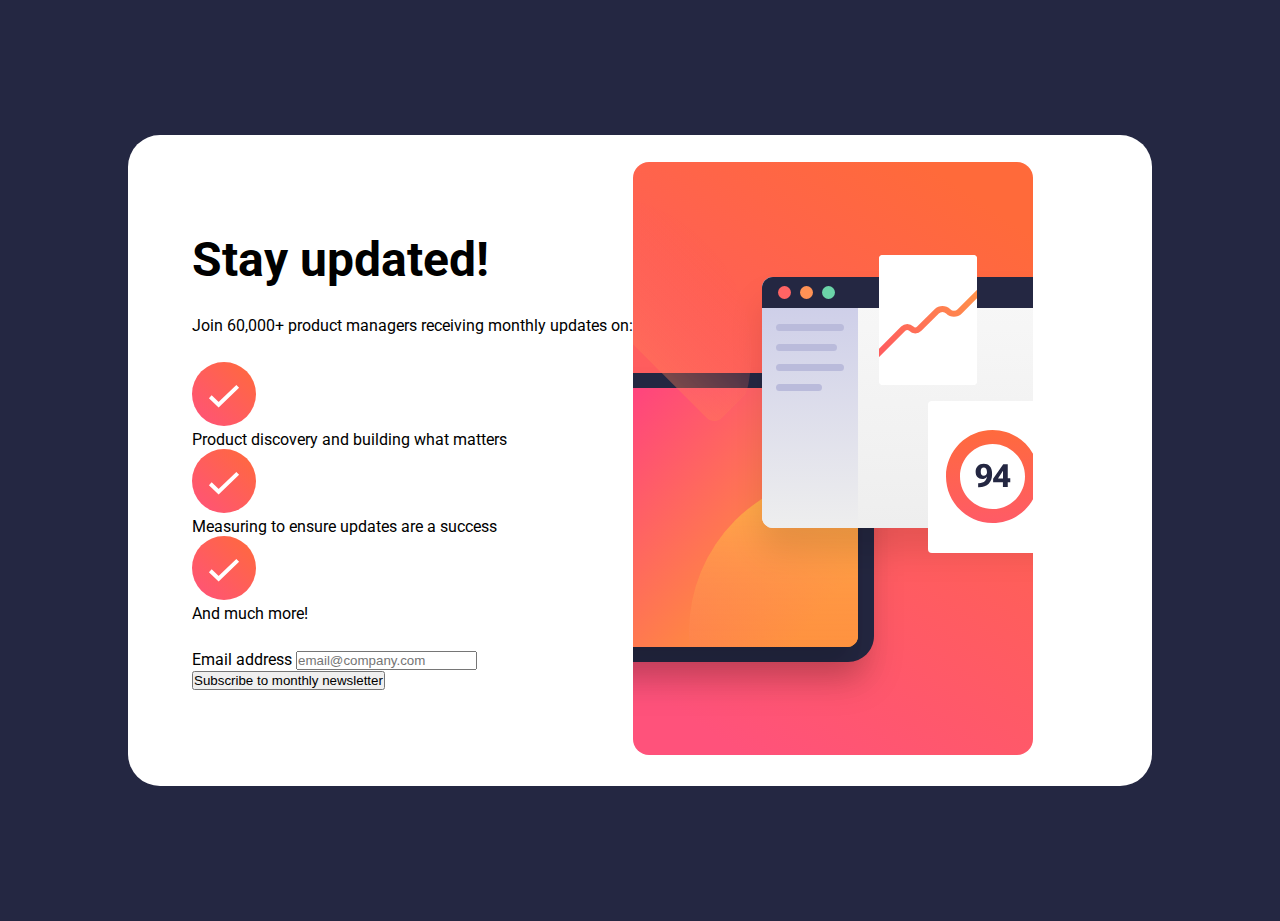
==== index.html @ f301f776 "ok" ====
<!DOCTYPE html>
<html lang="en">

<head>
  <meta charset="UTF-8">
  <meta name="viewport" content="width=device-width, initial-scale=1.0">
  <link rel="icon" type="image/png" sizes="32x32" href="./assets/images/favicon-32x32.png">
  <link rel="preconnect" href="https://fonts.googleapis.com">
  <link rel="preconnect" href="https://fonts.gstatic.com" crossorigin>
  <link href="https://fonts.googleapis.com/css2?family=Roboto:wght@400;700&display=swap" rel="stylesheet">
  <link rel="stylesheet" href="style.css">

  <title>newsletter-sign-up</title>

</head>

<body>

  <section class="main">
    <div class="container">
      <div class="card">
        <div class="card-content">
          <div>
            <h1>Stay updated!</h1>
          </div>
          <div>
            <p>Join 60,000+ product managers receiving monthly updates on:</p>
          </div>
          <div>
            <div>
              <img src="assets/images/icon-success.svg" alt="">
              <p>Product discovery and building what matters</p>
            </div>
            <div>
              <img src="assets/images/icon-success.svg" alt="">
              <p>Measuring to ensure updates are a success</p>
            </div>
            <div>
              <img src="assets/images/icon-success.svg" alt="">
              <p>And much more!</p>
            </div>
          </div>
          <div>
            <form action="">
              <label for="email">Email address</label>
              <input type="email" placeholder="email@company.com">
            </form>
            <button>Subscribe to monthly newsletter
            </button>
          </div>
        </div>
        <div class="card-img">
          <img src="assets/images/illustration-sign-up-desktop.svg" alt="">
        </div>
      </div>

    </div>
  </section>



















  <!-- Success message start -->

  <!-- Thanks for subscribing!

  A confirmation email has been sent to ash@loremcompany.com.
  Please open it and click the button inside to confirm your subscription.

  Dismiss message -->

  <!-- Success message end -->

</body>

</html>
---- style.css ----
* {
    box-sizing: border-box;
    padding: 0;
    margin: 0;
}


body {
    font-family: 'Roboto', sans-serif;
    background-color: hsl(234, 29%, 20%);
}



/* CARD */

.card {
    display: flex;
    background-color: #FFF;
    border-radius: 2em;
    padding: 1.7em 1.7em 1.7em 4em;
}

.card-content {
    display: flex;
    flex-direction: column;
    justify-content: center;
    gap: 1.7em;
}

.card h1 {
    font-size: 3em;
}




/* CLASSES GENERALES */

.container {
    width: 80%;
    margin: 15vh auto;

}
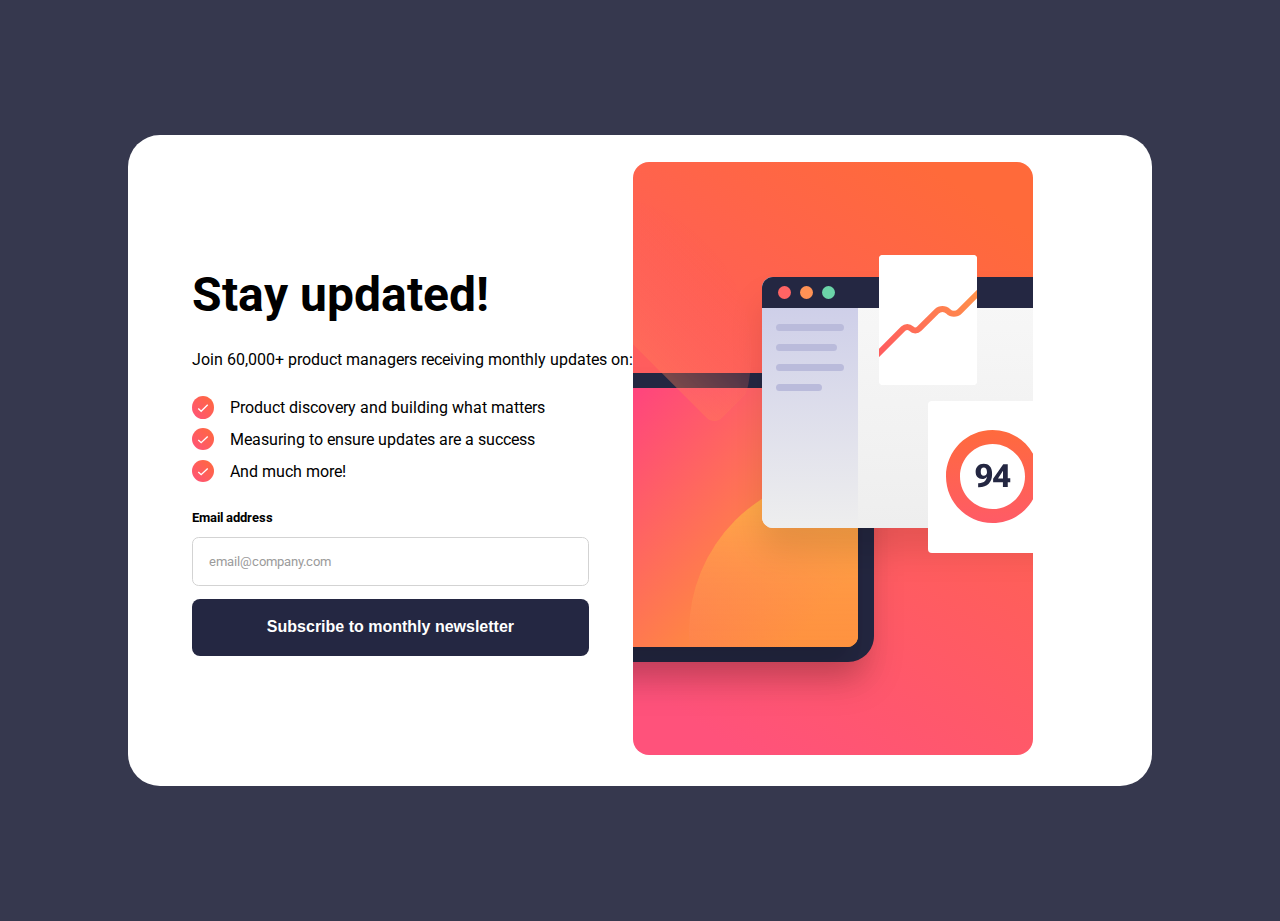
==== commit a3388ca0: "ok" ====
--- a/index.html
+++ b/index.html
@@ -26,27 +26,26 @@
           <div>
             <p>Join 60,000+ product managers receiving monthly updates on:</p>
           </div>
-          <div>
-            <div>
+          <div class="card-icons">
+            <div class="card-icon">
               <img src="assets/images/icon-success.svg" alt="">
               <p>Product discovery and building what matters</p>
             </div>
-            <div>
+            <div class="card-icon">
               <img src="assets/images/icon-success.svg" alt="">
               <p>Measuring to ensure updates are a success</p>
             </div>
-            <div>
+            <div class="card-icon">
               <img src="assets/images/icon-success.svg" alt="">
               <p>And much more!</p>
             </div>
           </div>
           <div>
             <form action="">
-              <label for="email">Email address</label>
-              <input type="email" placeholder="email@company.com">
+              <label class="label" for="email">Email address</label>
+              <input class="input" type="email" placeholder="email@company.com">
+              <input class="submit" type="submit" value="Subscribe to monthly newsletter">
             </form>
-            <button>Subscribe to monthly newsletter
-            </button>
           </div>
         </div>
         <div class="card-img">
--- a/style.css
+++ b/style.css
@@ -7,7 +7,7 @@
 
 body {
     font-family: 'Roboto', sans-serif;
-    background-color: hsl(234, 29%, 20%);
+    background-color: hsl(235, 18%, 26%);
 }
 
 
@@ -32,6 +32,62 @@
     font-size: 3em;
 }
 
+.card-icons {
+    display: flex;
+    flex-direction: column;
+    gap: 0.6em;
+}
+
+.card-icon {
+    display: flex;
+    align-items: center;
+    gap: 1em;
+}
+
+.card-icon img {
+    height: 1.4em;
+}
+
+
+
+/* FORM */
+
+form {
+    display: flex;
+    flex-direction: column;
+    gap: 0.8em;
+}
+
+.label {
+    font-size: 0.8em;
+    font-weight: bold;
+}
+
+form input {
+    width: 90%;
+    margin-right: auto;
+    padding: 1.2em;
+    border-radius: 0.5em;
+    border: 1px solid lightgray;
+}
+
+.input::placeholder {
+    font-family: 'Roboto', sans-serif;
+    color: rgb(155, 155, 155);
+}
+
+form .submit {
+    cursor: pointer;
+    width: 90%;
+    margin-right: auto;
+    padding: 1.2em;
+    border: none;
+    background-color: hsl(234, 29%, 20%);
+    color: #FFF;
+    border-radius: 0.5em;
+    font-weight: bold;
+    font-size: 1em;
+}
 
 
 
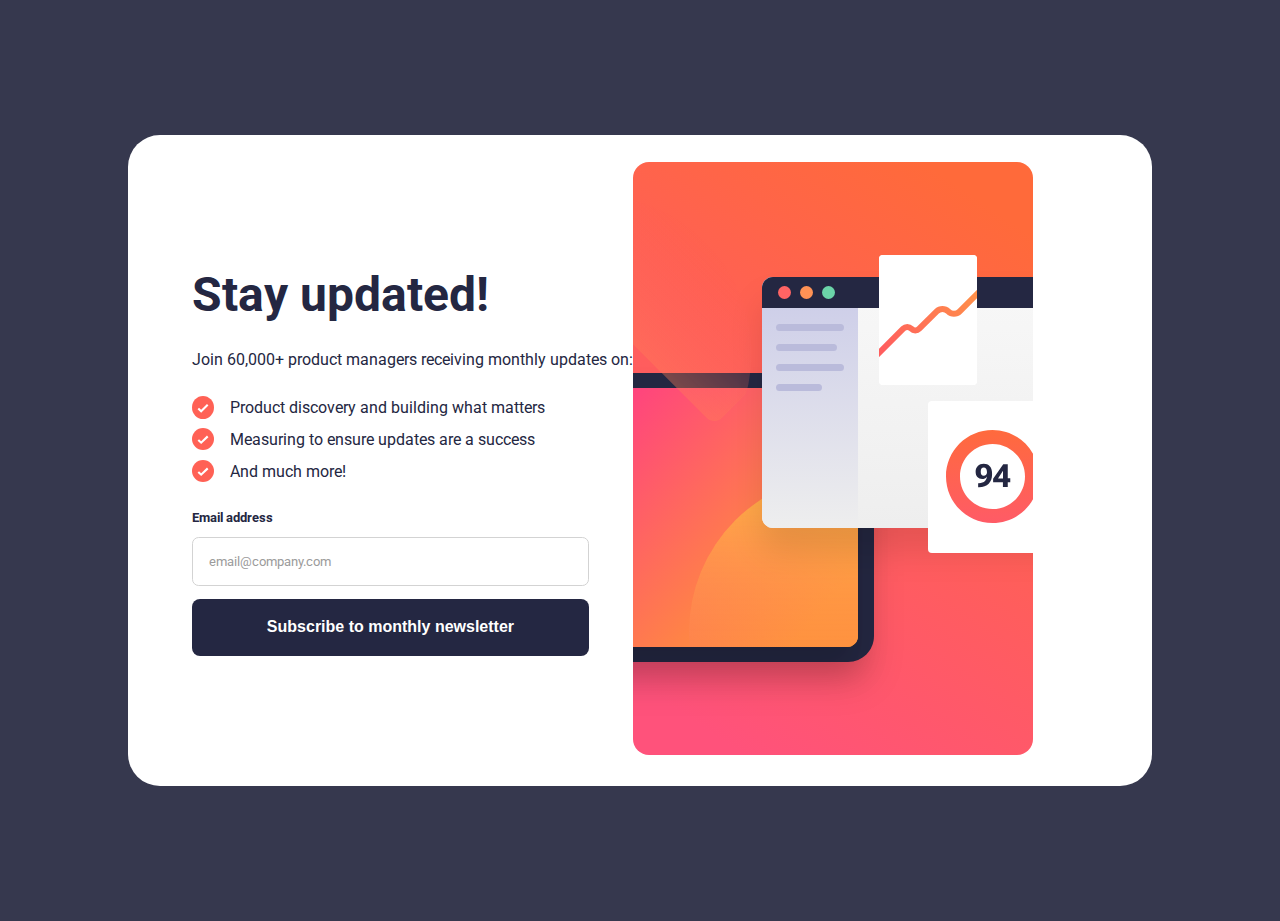
==== commit 7150d5b9: "ok" ====
--- a/index.html
+++ b/index.html
@@ -28,15 +28,15 @@
           </div>
           <div class="card-icons">
             <div class="card-icon">
-              <img src="assets/images/icon-success.svg" alt="">
+              <img src="assets/images/icon-list.svg" alt="">
               <p>Product discovery and building what matters</p>
             </div>
             <div class="card-icon">
-              <img src="assets/images/icon-success.svg" alt="">
+              <img src="assets/images/icon-list.svg" alt="">
               <p>Measuring to ensure updates are a success</p>
             </div>
             <div class="card-icon">
-              <img src="assets/images/icon-success.svg" alt="">
+              <img src="assets/images/icon-list.svg" alt="">
               <p>And much more!</p>
             </div>
           </div>
--- a/style.css
+++ b/style.css
@@ -26,10 +26,12 @@
     flex-direction: column;
     justify-content: center;
     gap: 1.7em;
+    color: hsl(234, 29%, 20%);
 }
 
 .card h1 {
     font-size: 3em;
+    color: hsl(234, 29%, 20%);
 }
 
 .card-icons {
@@ -69,6 +71,7 @@
     padding: 1.2em;
     border-radius: 0.5em;
     border: 1px solid lightgray;
+    cursor: pointer;
 }
 
 .input::placeholder {
@@ -89,6 +92,10 @@
     font-size: 1em;
 }
 
+form .submit:hover {
+    background: linear-gradient(to right, #ff0072, #ff7f27);
+}
+
 
 
 /* CLASSES GENERALES */
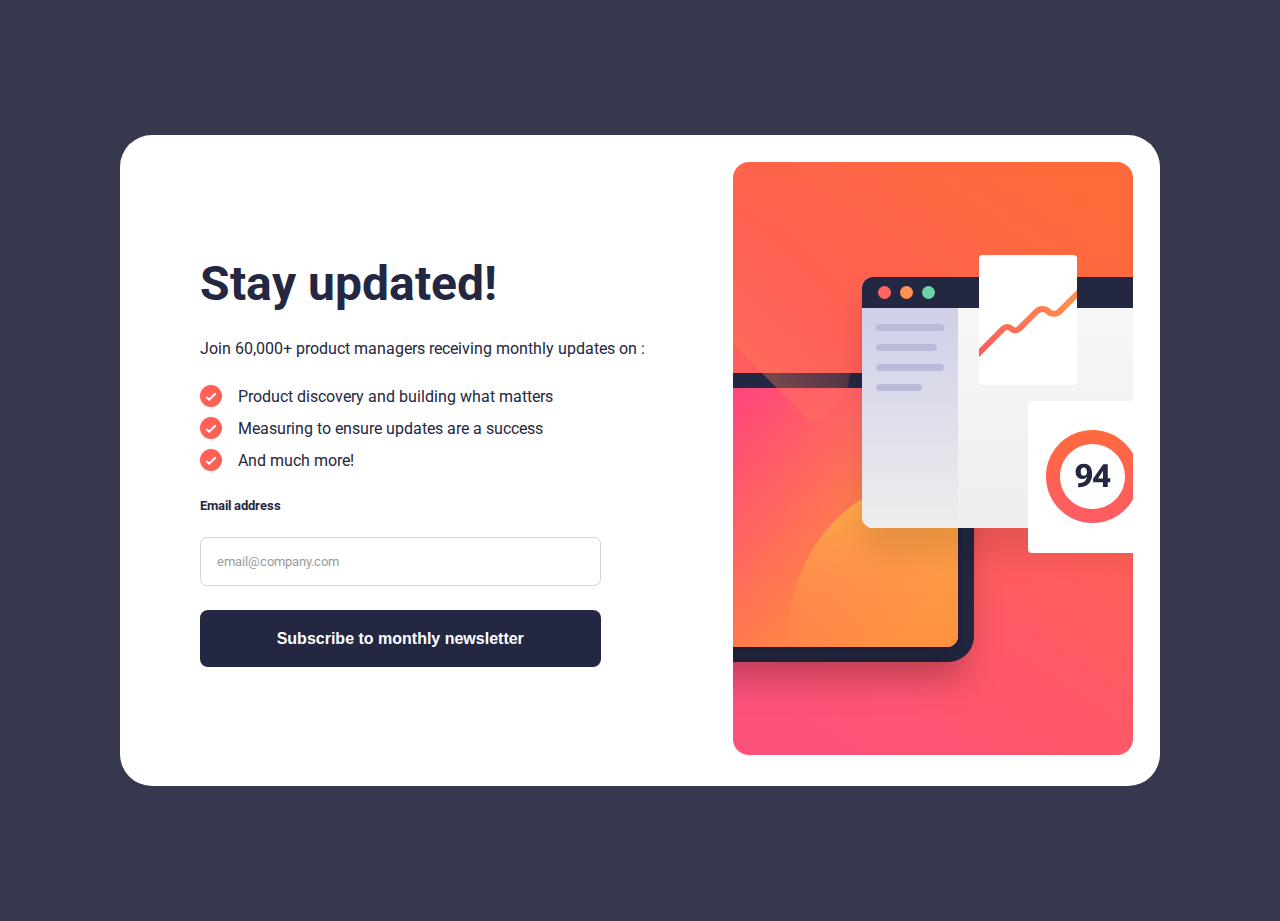
==== commit 106dcd64: "ok" ====
--- a/index.html
+++ b/index.html
@@ -17,6 +17,9 @@
 <body>
 
   <section class="main">
+    <div class="card-img-mobile">
+      <img src="assets/images/illustration-sign-up-mobile.svg" alt="">
+    </div>
     <div class="container">
       <div class="card">
         <div class="card-content">
@@ -24,7 +27,7 @@
             <h1>Stay updated!</h1>
           </div>
           <div>
-            <p>Join 60,000+ product managers receiving monthly updates on:</p>
+            <p>Join 60,000+ product managers receiving monthly updates on :</p>
           </div>
           <div class="card-icons">
             <div class="card-icon">
@@ -48,9 +51,10 @@
             </form>
           </div>
         </div>
-        <div class="card-img">
+        <div class="card-img-desktop">
           <img src="assets/images/illustration-sign-up-desktop.svg" alt="">
         </div>
+
       </div>
 
     </div>
--- a/style.css
+++ b/style.css
@@ -18,7 +18,9 @@
     display: flex;
     background-color: #FFF;
     border-radius: 2em;
-    padding: 1.7em 1.7em 1.7em 4em;
+    justify-content: space-between;
+    padding: 1.7em 1.7em 1.7em 5em;
+    gap: 2.5em;
 }
 
 .card-content {
@@ -51,13 +53,18 @@
 }
 
 
+.card-img-mobile {
+    display: none;
+}
+
+
 
 /* FORM */
 
 form {
     display: flex;
     flex-direction: column;
-    gap: 0.8em;
+    gap: 1.5em;
 }
 
 .label {
@@ -93,7 +100,7 @@
 }
 
 form .submit:hover {
-    background: linear-gradient(to right, #ff0072, #ff7f27);
+    background: linear-gradient(to right, #ff2f8d, #ff7f27);
 }
 
 
@@ -101,7 +108,45 @@
 /* CLASSES GENERALES */
 
 .container {
-    width: 80%;
+    max-width: 65em;
     margin: 15vh auto;
+}
+
+
+@media(max-width:800px) {
+
+    body {
+        background-color: #FFF;
+    }
+
+    .container {
+        width: 100%;
+        margin: auto;
+    }
+
+    .card {
+        display: flex;
+        flex-direction: column-reverse;
+        border-radius: 0;
+        padding: 1.3em 1.3em 4em 1.3em;
+    }
+
+    .card-content {
+        width: 100%;
+    }
+
+    .card-content h1 {
+        font-size: 2.2em;
+    }
+
+    .card-img-desktop {
+        display: none;
+    }
+
+    .card-img-mobile {
+        display: block;
+    }
+
+
 
 }